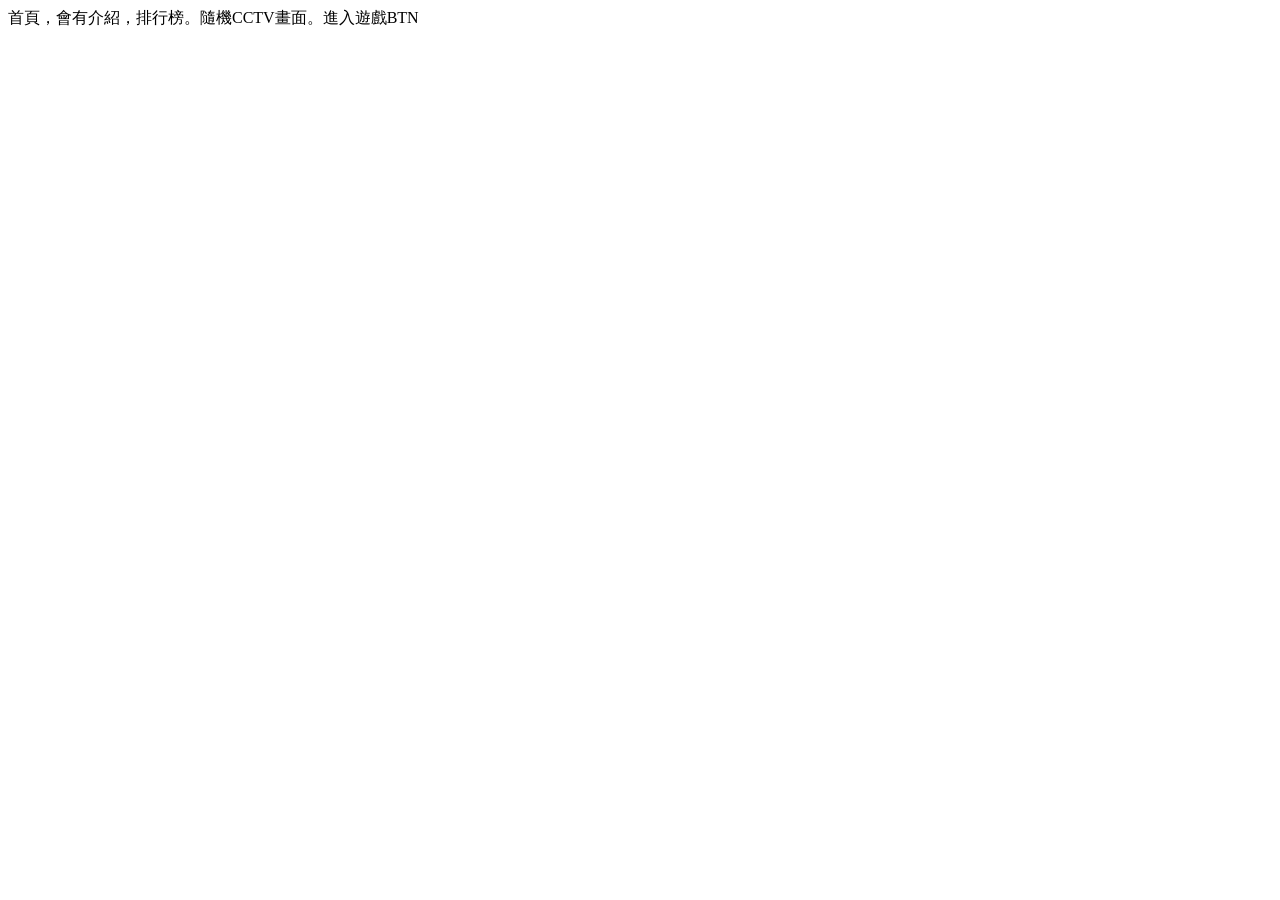
==== frontend/index.html @ f356d19f "startAt_0921" ====
<!DOCTYPE html>
<html lang="en">
<head>
    <meta charset="UTF-8">
    <meta name="viewport" content="width=device-width, initial-scale=1.0">
    <title>遊戲</title>
</head>
<body>
    首頁，會有介紹，排行榜。隨機CCTV畫面。進入遊戲BTN
</body>
</html>
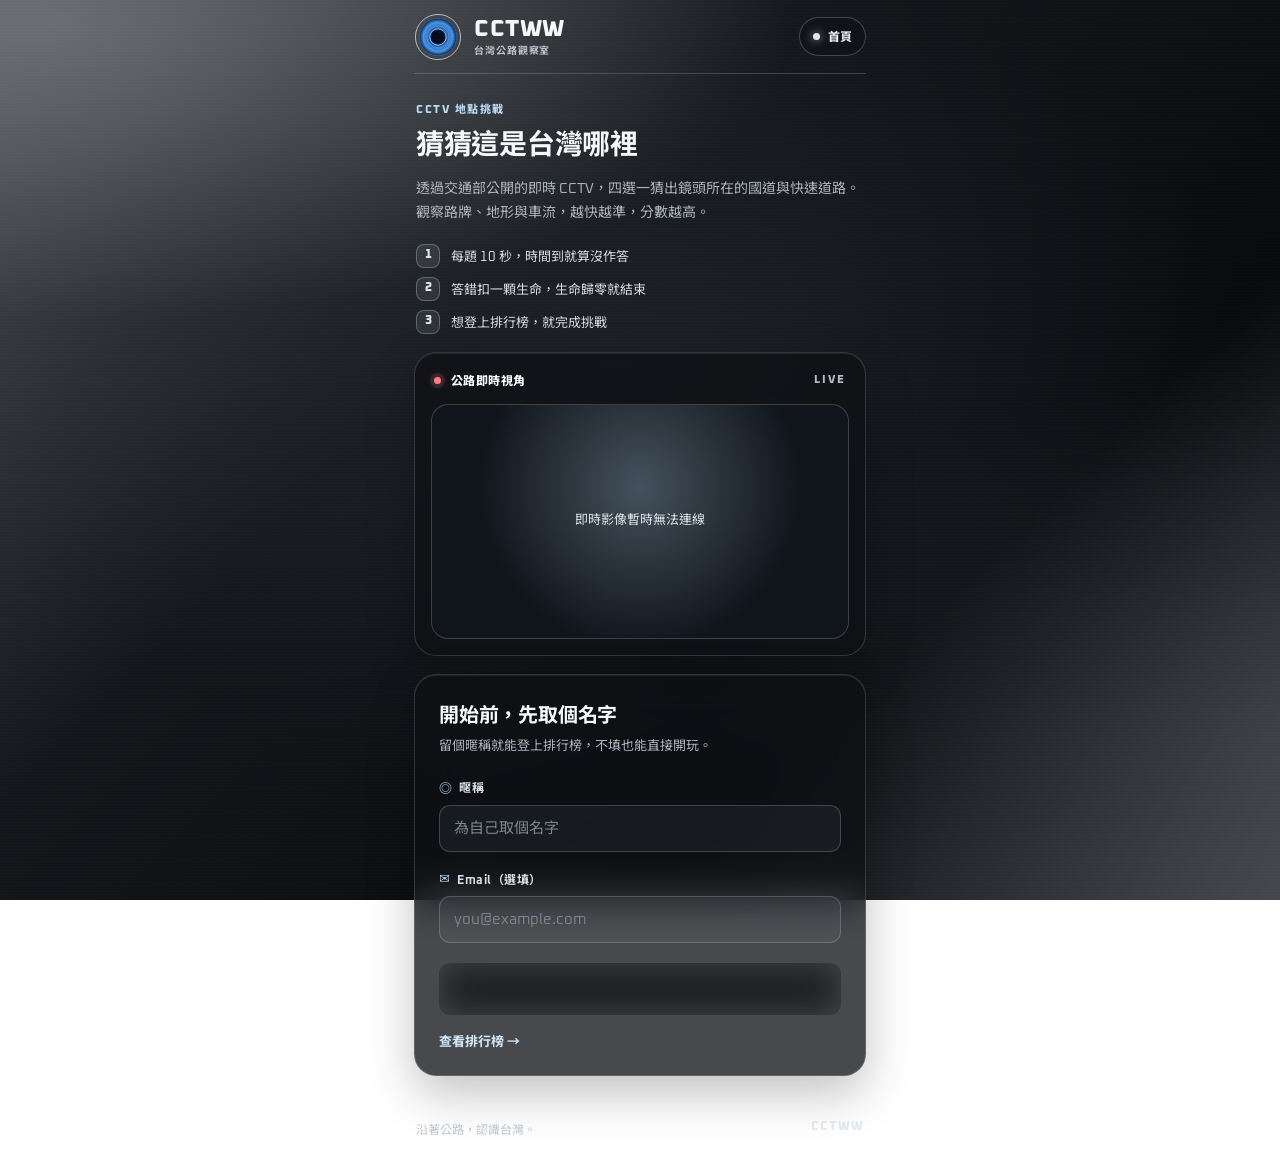
==== commit 694f26f5: "Complete Homepage and Result" ====
--- a/frontend/index.html
+++ b/frontend/index.html
@@ -1,11 +1,97 @@
 <!DOCTYPE html>
-<html lang="en">
-<head>
-    <meta charset="UTF-8">
-    <meta name="viewport" content="width=device-width, initial-scale=1.0">
-    <title>遊戲</title>
-</head>
-<body>
-    首頁，會有介紹，排行榜。隨機CCTV畫面。進入遊戲BTN
-</body>
+<html lang="zh-TW">
+    <head>
+        <meta charset="UTF-8" />
+        <meta name="viewport" content="width=device-width, initial-scale=1.0" />
+        <meta name="theme-color" content="#111318" />
+        <title>CCTWW 台灣公路觀察室</title>
+        <link rel="preconnect" href="https://fonts.googleapis.com" />
+        <link rel="preconnect" href="https://fonts.gstatic.com" crossorigin />
+        <link rel="stylesheet" href="https://fonts.googleapis.com/css2?family=Noto+Sans+TC:wght@400;500;600;700;800&amp;family=Oxanium:wght@400;500;600;700;800&amp;display=swap" />
+        <link rel="stylesheet" href="index.css" />
+    </head>
+    <body>
+        <svg class="icon-sprite" aria-hidden="true" focusable="false" xmlns="http://www.w3.org/2000/svg">
+            <defs>
+                <radialGradient id="retina-iris">
+                    <stop offset="0" stop-color="#07132f" />
+                    <stop offset="0.45" stop-color="#1d5cb0" />
+                    <stop offset="0.78" stop-color="#4895e2" />
+                    <stop offset="1" stop-color="#071c46" />
+                </radialGradient>
+            </defs>
+            <symbol id="retina-symbol" viewBox="0 0 100 100">
+                <circle cx="50" cy="50" r="47" fill="none" stroke="#d7eeff" stroke-width="1.5" />
+                <circle cx="50" cy="50" r="39" fill="url(#retina-iris)" stroke="#5da8ff" stroke-width=".7" />
+                <circle cx="50" cy="50" r="23" fill="none" stroke="#d7efff" stroke-width=".7" opacity=".7" />
+                <circle cx="50" cy="50" r="17" fill="#081936" stroke="#b8e7ff" stroke-width="1.7" />
+                <circle cx="50" cy="50" r="13" fill="#020b20" />
+            </symbol>
+        </svg>
+
+        <main class="home">
+            <header class="site-header">
+                <a class="brand" href="/index" aria-label="CCTWW，首頁">
+                    <span class="brand-mark" aria-hidden="true"><svg viewBox="0 0 100 100" focusable="false"><use href="#retina-symbol"></use></svg></span>
+                    <span class="brand-name">CCTWW <small>台灣公路觀察室</small></span>
+                </a>
+                <span class="tag"><span class="tag-dot" aria-hidden="true"></span> 首頁</span>
+            </header>
+
+            <section class="hero">
+                <p class="eyebrow">CCTV 地點挑戰</p>
+                <h1>猜猜這是台灣哪裡</h1>
+                <p class="lede">透過交通部公開的即時 CCTV，四選一猜出鏡頭所在的國道與快速道路。觀察路牌、地形與車流，越快越準，分數越高。</p>
+                <ul class="how">
+                    <li><span class="how-key">1</span> 每題 10 秒，時間到就算沒作答</li>
+                    <li><span class="how-key">2</span> 答錯扣一顆生命，生命歸零就結束</li>
+                    <li><span class="how-key">3</span> 想登上排行榜，就完成挑戰</li>
+                </ul>
+            </section>
+
+            <section class="preview-card" aria-label="隨機公路預覽">
+                <div class="preview-heading"><span class="live-dot" aria-hidden="true"></span><span>公路即時視角</span><span class="preview-tag">LIVE</span></div>
+                <div class="preview">
+                    <img id="rancctv" alt="隨機公路監視器畫面" hidden />
+                    <p id="rancctv-status" role="status">載入即時影像…</p>
+                </div>
+            </section>
+
+            <section class="signin-card" aria-labelledby="signinTitle">
+                <h2 id="signinTitle" class="card-title">開始前，先取個名字</h2>
+                <p class="card-desc">留個暱稱就能登上排行榜，不填也能直接開玩。</p>
+
+                <form id="signinForm" class="form" novalidate>
+                    <label class="field" for="nickname">
+                        <span class="field-label"><span class="field-icon" aria-hidden="true">◎</span> 暱稱</span>
+                        <input type="text" id="nickname" name="nickname" placeholder="為自己取個名字" autocomplete="off" maxlength="20" />
+                    </label>
+
+                    <label class="field" for="email">
+                        <span class="field-label"><span class="field-icon" aria-hidden="true">✉</span> Email（選填）</span>
+                        <input type="email" id="email" name="email" placeholder="you@example.com" autocomplete="off" />
+                        <span class="field-hint warn" id="emailHint" hidden></span>
+                    </label>
+
+                    <div class="status" id="statusBox" data-state="idle" hidden>
+                        <span class="status-dot" aria-hidden="true"></span>
+                        <span class="status-text" id="statusText"></span>
+                    </div>
+
+                    <button type="submit" class="primary-btn" id="startBtn">
+                        <span class="btn-label glass-label">開始挑戰</span>
+                        <span class="spinner" aria-hidden="true"></span>
+                    </button>
+                </form>
+
+                <a class="secondary-link" href="/result">查看排行榜 →</a>
+            </section>
+
+            <footer class="site-footer">
+                <span>沿著公路，認識台灣。</span>
+                <span class="foot-mark">CCTWW</span>
+            </footer>
+        </main>
+        <script src="index.js"></script>
+    </body>
 </html>
--- a/frontend/index.css
+++ b/frontend/index.css
@@ -0,0 +1,170 @@
+* { box-sizing: border-box; -webkit-tap-highlight-color: transparent; }
+
+body {
+    min-width: 320px;
+    min-height: 100vh;
+    margin: 0;
+    font-family: "Oxanium", "Noto Sans TC", system-ui, -apple-system, sans-serif;
+    color: #f5f7f8;
+    color-scheme: dark;
+    background:
+        linear-gradient(rgb(7 9 12 / 34%), rgb(7 9 12 / 34%)),
+        radial-gradient(ellipse 76% 43% at 4% 3%, rgb(231 235 238 / 42%), transparent 76%),
+        radial-gradient(ellipse 67% 54% at 104% 81%, rgb(148 154 161 / 25%), transparent 75%),
+        radial-gradient(ellipse 56% 55% at 49% 42%, rgb(51 57 65 / 63%), transparent 86%),
+        linear-gradient(135deg, #6f7379 0%, #1b1d22 37%, #090b0e 71%, #5d6268 100%);
+    background-attachment: fixed;
+}
+body::before {
+    content: "";
+    position: fixed;
+    inset: 0;
+    pointer-events: none;
+    opacity: .12;
+    background: repeating-linear-gradient(0deg, transparent 0 2px, rgb(255 255 255 / 12%) 2px 3px);
+}
+[hidden] { display: none !important; }
+
+.glass-label {
+    background: linear-gradient(112deg, #fff 5%, #d3e9f8 48%, #f8fdff 85%);
+    -webkit-background-clip: text;
+    background-clip: text;
+    -webkit-text-fill-color: transparent;
+    text-shadow: 0 0 15px rgb(231 244 255 / 13%);
+}
+.icon-sprite { position: absolute; width: 0; height: 0; overflow: hidden; }
+
+.home {
+    width: min(100%, 488px);
+    min-height: 100vh;
+    margin: auto;
+    padding: 0 18px;
+    display: flex;
+    flex-direction: column;
+    gap: 18px;
+}
+
+.site-header {
+    height: 74px;
+    display: flex;
+    align-items: center;
+    justify-content: space-between;
+    gap: 20px;
+    border-bottom: 1px solid rgb(245 248 251 / 18%);
+}
+.brand { display: inline-flex; align-items: center; gap: 12px; text-decoration: none; color: inherit; }
+.brand-mark { width: 48px; height: 48px; display: grid; place-items: center; flex: none; }
+.brand-mark svg { display: block; width: 48px; height: 48px; transform-origin: center; animation: retina-orbit 26s linear infinite, retina-glow 4s ease-in-out infinite; }
+.brand-name { font-size: 23px; font-weight: 800; letter-spacing: .025em; line-height: 1; }
+.brand-name small { display: block; margin-top: 5px; font-size: 10px; font-weight: 650; letter-spacing: .09em; color: #bcc3ca; }
+.tag { display: inline-flex; align-items: center; gap: 8px; padding: 9px 13px; border: 1px solid rgb(240 245 250 / 22%); border-radius: 999px; background: rgb(12 15 20 / 38%); color: #e3e8ec; font-size: 12px; font-weight: 750; white-space: nowrap; backdrop-filter: blur(12px); }
+.tag-dot { display: inline-block; width: 7px; height: 7px; border-radius: 50%; background: currentColor; box-shadow: 0 0 10px rgb(206 232 255 / 75%); animation: tag-glow 1.9s ease-in-out infinite; }
+@keyframes tag-glow {
+    0%, 100% { opacity: .75; box-shadow: 0 0 6px rgb(206 232 255 / 55%); }
+    50%      { opacity: 1;   box-shadow: 0 0 14px rgb(206 232 255 / 95%), 0 0 4px rgb(206 232 255 / 80%); }
+}
+
+.hero { padding: 8px 2px 0; }
+.eyebrow { margin: 0 0 11px; color: #b5d8f3; font-size: 11px; font-weight: 800; letter-spacing: .14em; text-transform: uppercase; }
+.hero h1 { margin: 0 0 14px; font-size: clamp(22px, 5vw, 28px); line-height: 1.3; letter-spacing: -.01em; }
+.lede { margin: 0 0 18px; color: #adb4bd; font-size: 14px; line-height: 1.7; }
+.how { list-style: none; margin: 0; padding: 0; display: flex; flex-direction: column; gap: 9px; }
+.how li { display: flex; align-items: center; gap: 11px; font-size: 13px; color: #d6dce2; }
+.how-key { display: grid; place-items: center; flex: none; width: 24px; height: 24px; border: 1px solid rgb(240 248 255 / 26%); border-radius: 8px; background: rgb(231 243 255 / 9%); color: #d9e9f7; font-size: 12px; font-weight: 800; }
+
+.preview-card, .signin-card {
+    border: 1px solid rgb(236 242 248 / 16%);
+    border-radius: 22px;
+    background: rgb(15 17 21 / 76%);
+    box-shadow: 0 18px 48px rgb(0 0 0 / 24%), inset 0 1px rgb(255 255 255 / 8%);
+    backdrop-filter: blur(22px) saturate(115%);
+    -webkit-backdrop-filter: blur(22px) saturate(115%);
+}
+
+.preview-card { padding: 16px; overflow: hidden; }
+.preview-heading { display: flex; align-items: center; gap: 10px; padding: 2px 3px 14px; font-size: 12px; font-weight: 800; letter-spacing: .04em; }
+.live-dot { display: inline-block; width: 7px; height: 7px; border-radius: 50%; background: #ff7d84; box-shadow: 0 0 0 4px rgb(255 125 132 / 13%), 0 0 10px rgb(255 125 132 / 35%); animation: live-pulse 1.7s ease-in-out infinite; }
+.preview-tag { margin-left: auto; color: #b0bac4; font-size: 11px; font-weight: 800; letter-spacing: .18em; }
+.preview { position: relative; display: grid; place-items: center; width: 100%; aspect-ratio: 16 / 9; overflow: hidden; border: 1px solid rgb(236 242 248 / 20%); border-radius: 17px; background: #10151c; color: #d9e1e8; }
+.preview::before { content: ""; position: absolute; inset: 0; background: radial-gradient(circle at 50% 35%, #44515c, transparent 63%); pointer-events: none; }
+.preview img { position: absolute; inset: 0; width: 100%; height: 100%; object-fit: cover; }
+#rancctv-status { position: relative; z-index: 1; padding: 20px; text-align: center; font-size: 13px; line-height: 1.6; }
+
+.signin-card { padding: 24px; }
+.card-title { margin: 0 0 8px; font-size: 20px; letter-spacing: -.01em; }
+.card-desc { margin: 0 0 20px; font-size: 13px; line-height: 1.6; color: #adb4bd; }
+
+.form { display: flex; flex-direction: column; gap: 18px; }
+.field { display: flex; flex-direction: column; gap: 7px; }
+.field-label { display: flex; align-items: center; gap: 7px; font-size: 12px; font-weight: 700; letter-spacing: .04em; color: #d6dce2; }
+.field-icon { color: #b5d8f3; font-size: 13px; }
+.field input {
+    padding: 13px 14px;
+    border: 1px solid rgb(225 236 246 / 20%);
+    border-radius: 11px;
+    background: rgb(202 220 238 / 5%);
+    color: #f5f7f8;
+    font: inherit;
+    font-size: 15px;
+    transition: border-color .15s ease, box-shadow .15s ease;
+}
+.field input::placeholder { color: #7c848d; }
+.field input:focus { outline: none; border-color: #acd8fa; box-shadow: 0 0 0 3px rgb(172 216 250 / 18%); }
+.field input.invalid { border-color: #ff9c9c; }
+.field-hint { font-size: 11px; color: #adb4bd; }
+.field-hint.warn { color: #ff9c9c; }
+
+.status { display: flex; align-items: center; gap: 8px; padding: 11px 13px; border-radius: 11px; font-size: 13px; border: 1px solid rgb(236 242 248 / 16%); background: rgb(202 220 238 / 5%); }
+.status-dot { width: 8px; height: 8px; border-radius: 50%; background: #adb4bd; }
+.status[data-state="loading"] .status-dot { background: #acd8fa; animation: blink 1s infinite; }
+.status[data-state="success"] { border-color: rgb(164 232 193 / 40%); }
+.status[data-state="success"] .status-dot { background: #a4e8c1; }
+.status[data-state="success"] .status-text { color: #a4e8c1; }
+.status[data-state="error"] { border-color: rgb(255 156 156 / 40%); }
+.status[data-state="error"] .status-dot { background: #ff9c9c; }
+.status[data-state="error"] .status-text { color: #ff9c9c; }
+@keyframes blink { 50% { opacity: .3; } }
+
+.primary-btn {
+    position: relative;
+    display: flex;
+    align-items: center;
+    justify-content: center;
+    gap: 8px;
+    width: 100%;
+    min-height: 52px;
+    margin-top: 2px;
+    border: 1px solid rgb(230 244 255 / 48%);
+    border-radius: 11px;
+    background: linear-gradient(135deg, rgb(229 241 251 / 28%), rgb(130 174 211 / 14%));
+    box-shadow: inset 0 1px rgb(255 255 255 / 25%);
+    backdrop-filter: blur(18px);
+    -webkit-backdrop-filter: blur(18px);
+    font: inherit;
+    font-weight: 800;
+    cursor: pointer;
+}
+.primary-btn:enabled:hover { background: linear-gradient(135deg, rgb(239 248 255 / 36%), rgb(160 204 237 / 22%)); }
+.primary-btn:disabled { opacity: .6; cursor: wait; }
+.spinner { width: 15px; height: 15px; border-radius: 50%; border: 2px solid rgb(255 255 255 / 40%); border-top-color: #fff; display: none; }
+.primary-btn.loading .spinner { display: inline-block; animation: spin .7s linear infinite; }
+.primary-btn.loading .btn-label { opacity: .8; }
+@keyframes spin { to { transform: rotate(360deg); } }
+
+.secondary-link { display: inline-block; margin-top: 16px; color: #cfe4f5; font-size: 13px; font-weight: 750; text-decoration: none; }
+.secondary-link:hover { text-decoration: underline; text-underline-offset: 4px; }
+
+.site-footer { display: flex; justify-content: space-between; gap: 16px; margin-top: auto; padding: 26px 2px; color: #c0c7cf; font-size: 12px; }
+.foot-mark { font-weight: 800; letter-spacing: .1em; color: #e5ebf0; }
+
+button:focus-visible, a:focus-visible { outline: 3px solid #acd8fa; outline-offset: 3px; }
+
+@keyframes retina-orbit { to { transform: rotate(360deg); } }
+@keyframes retina-glow {
+    0%, 100% { opacity: .9; filter: drop-shadow(0 0 2px #83c8ff); }
+    50% { opacity: 1; filter: drop-shadow(0 0 5px #bde8ff); }
+}
+@keyframes live-pulse {
+    0%, 100% { opacity: .72; transform: scale(.9); }
+    50% { opacity: 1; transform: scale(1.13); }
+}
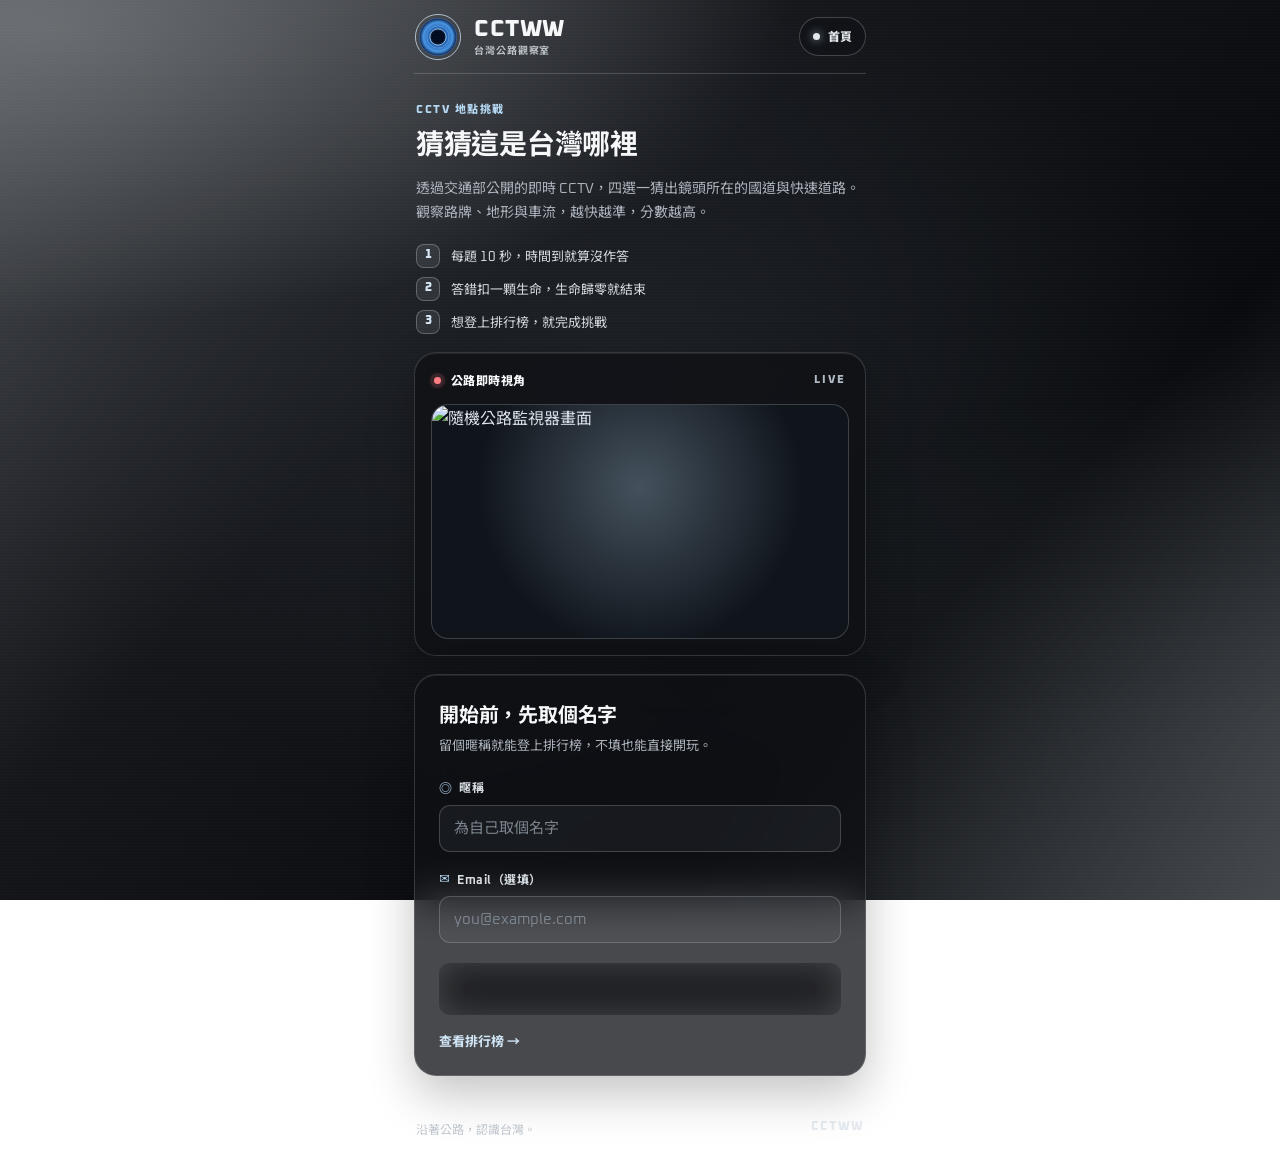
==== commit 435a39a0: "temp" ====
--- a/frontend/index.html
+++ b/frontend/index.html
@@ -8,7 +8,7 @@
         <link rel="preconnect" href="https://fonts.googleapis.com" />
         <link rel="preconnect" href="https://fonts.gstatic.com" crossorigin />
         <link rel="stylesheet" href="https://fonts.googleapis.com/css2?family=Noto+Sans+TC:wght@400;500;600;700;800&amp;family=Oxanium:wght@400;500;600;700;800&amp;display=swap" />
-        <link rel="stylesheet" href="index.css" />
+        <link rel="stylesheet" href="/frontend/index.css">
     </head>
     <body>
         <svg class="icon-sprite" aria-hidden="true" focusable="false" xmlns="http://www.w3.org/2000/svg">
@@ -92,6 +92,6 @@
                 <span class="foot-mark">CCTWW</span>
             </footer>
         </main>
-        <script src="index.js"></script>
+        <script src="/frontend/index.js"></script>
     </body>
 </html>
